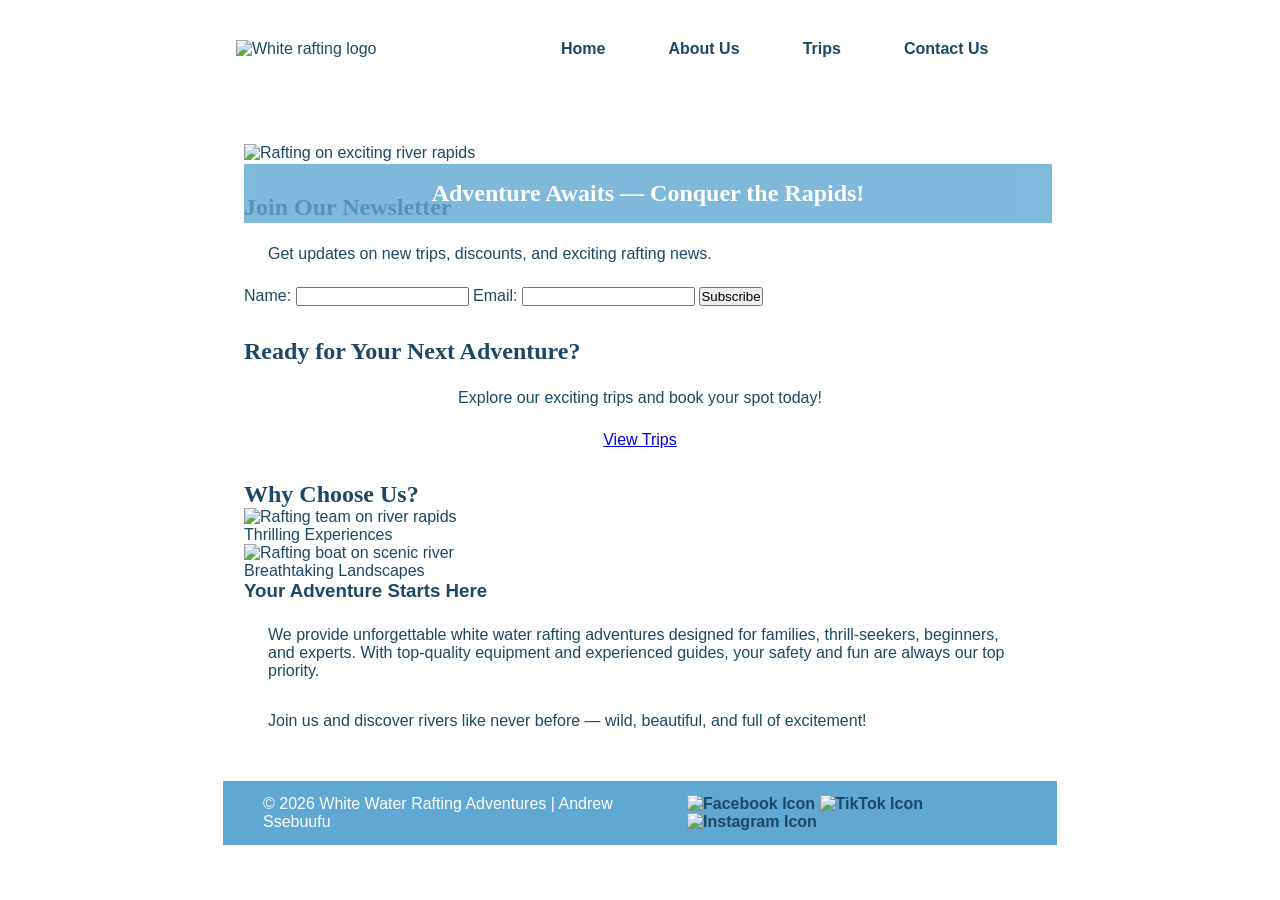
==== wwr/index.html @ 85b7a4d6 "EDIT" ====
<!DOCTYPE html>
<html lang="en-US">

<head>
    <meta charset="UTF-8">
    <meta name="viewport" content="width=device-width, initial-scale=1.0">
    <meta name="description"
        content="Experience thrilling white water rafting adventures. Explore our trips, sign up for updates, and start your next outdoor challenge!">
    <meta name="author" content="Andrew Ssebuufu">
    <title>Home | White Water Rafting Adventures</title>
    <link rel="stylesheet" href="styles/rafting.css">
</head>

<body>

    <!-- Header -->
    <header>
        <img src="images/logo.png" alt="White rafting logo" class="logo">
        <nav>
            <ul>
                <li><a href="index.html" class="active">Home</a></li>
                <li><a href="about.html">About Us</a></li>
                <li><a href="trips.html">Trips</a></li>
                <li><a href="contact.html">Contact Us</a></li>
            </ul>
        </nav>
    </header>

    <main>

        <!-- Hero Section -->
        <section class="hero">
            <img src="images/hero.jpg" alt="Rafting on exciting river rapids">
            <h1>Adventure Awaits — Conquer the Rapids!</h1>
        </section>

        <!-- Newsletter Signup -->
        <section>
            <h2>Join Our Newsletter</h2>
            <p>Get updates on new trips, discounts, and exciting rafting news.</p>

            <form class="contact-form">
                <label for="name">Name:</label>
                <input type="text" id="name" name="name" required>

                <label for="email">Email:</label>
                <input type="email" id="email" name="email" required>

                <button type="submit">Subscribe</button>
            </form>
        </section>

        <!-- Call to Action -->
        <section>
            <h2>Ready for Your Next Adventure?</h2>
            <p style="text-align: center;">Explore our exciting trips and book your spot today!</p>
            <div style="text-align: center;">
                <a href="trips.html" class="cta-button">View Trips</a>
            </div>
        </section>

        <!-- Grid Layout Section -->
        <section>
            <h2>Why Choose Us?</h2>

            <div class="grid">
                <figure>
                    <img src="images/white-rapids.jpeg" alt="Rafting team on river rapids">
                    <figcaption>Thrilling Experiences</figcaption>
                </figure>

                <figure>
                    <img src="images/river-quest.jpeg" alt="Rafting boat on scenic river">
                    <figcaption>Breathtaking Landscapes</figcaption>
                </figure>

                <div>
                    <h3>Your Adventure Starts Here</h3>
                    <p>We provide unforgettable white water rafting adventures designed for families, thrill-seekers,
                        beginners, and experts. With top-quality equipment and experienced guides, your safety and fun
                        are always our top priority.</p>
                    <p>Join us and discover rivers like never before — wild, beautiful, and full of excitement!</p>
                </div>
            </div>
        </section>

    </main>

    <!-- Footer -->
    <footer>
        <p>© 2026 White Water Rafting Adventures | Andrew Ssebuufu</p>
        <nav class="socialmedia">
            <a href="https://facebook.com"><img src="images/facebook.svg" alt="Facebook Icon"></a>
            <a href="https://www.tiktok.com"><img src="images/tictok-bw.svg" alt="TikTok Icon"></a>
            <a href="https://instagram.com"><img src="images/instagram.svg" alt="Instagram Icon"></a>
        </nav>
    </footer>

</body>

</html>
---- wwr/styles/rafting.css ----
:root {
  --primary-color: #1b4965;
  --accent1-color: #5fa8d3;
  --heading-font: Georgia, serif;
  --body-font: Arial, sans-serif;
}

/* Reset */
* {
  margin: 0;
  padding: 0;
  box-sizing: border-box;
}

/* Body */
body {
  font-family: var(--body-font);
  color: var(--primary-color);
 
}

/* Layout */
header, main, footer {
  width: 840px;
  margin: 0 auto;
}

/* Header */
header {
  display: grid;
  grid-template-columns: 1fr 2fr;
  justify-content: space-between;
  align-items: center;
  padding: 16px;
  /* border: 1px solid blue; */
}

/* Navigation */
nav ul {
  list-style: none;
  display: flex;
  justify-content: space-around;
}

nav a {
  text-decoration: none;
  color: var(--primary-color);
  font-weight: bold;
}

#history{
    display: grid;
    grid-template-columns: 1fr 1fr 1fr;
}
#history h2{
   grid-column: 1/4;
   display: flex;
    justify-content: center;
}

#adventure{
    display: grid;
    grid-template-columns: repeat(5,1fr);
}

#adventure h2{
    grid-column: 1/6;
    display: flex;
    justify-content: center;
}

/* Headings */
h1, h2 {
  font-family: var(--heading-font);
  color: var(--primary-color);
}

/* Spacing */
nav, p, section, article {
  margin: 16px;
  padding: 8px;
}

/* Hero Section */
.hero {
  position: relative;
  padding-top: 30px;
  /* border: 1px solid red; */
  /* height: 70vh; */
}

.hero img {
  display: block;
  width: 100%;
  height: auto;
}

/* Hero Heading */
.hero h1 {
  position: absolute;
  top: 50px;
  width: 100%;
  text-align: center;
  padding: 16px;
  background-color: var(--accent1-color);
  color: white;
  opacity: 0.8;
}

/* Article Overlay */
.hero article {
  position: absolute;
  top: 140px;
  left: 20px;
  right: 20px;
  background-color: rgba(0,0,0,0.6);
  color: white;
  padding: 10px;
}

/* Article Image */
.hero article img {
  float: right;
  width: 125px;
  margin-left: 10px;
}

/* Footer */
footer {
  border: 3px solid;
  display: flex;
  justify-content: space-between;
  align-items: center;
  padding: 16px;
  height: 70px;
  background-color: var(--accent1-color);
  color: white;
}

/* Social Media */
.socialmedia a {
  text-decoration: none;
}

.socialmedia img {
  width: 50px;
  height: auto;
}

#history img{
    width:400px;
    height: auto;
}

figure img{
    width:120px;
    height: auto;

}
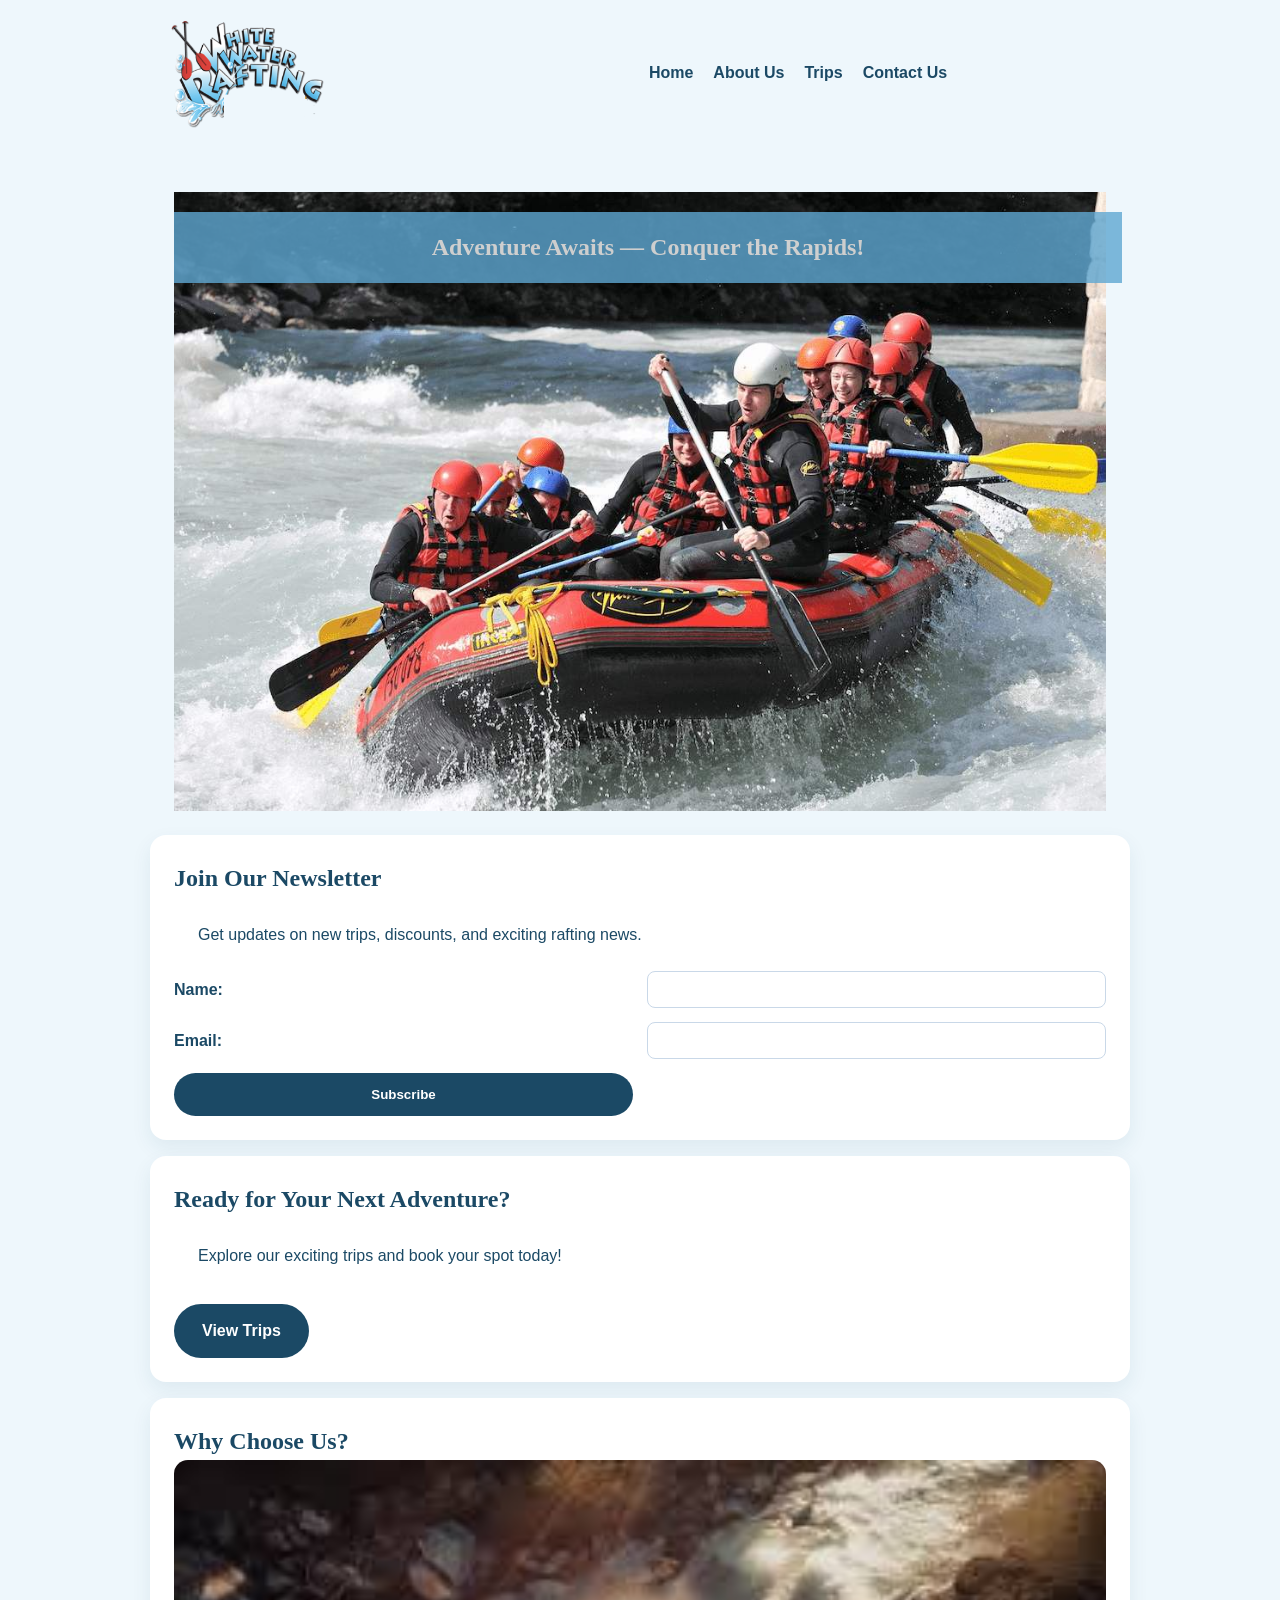
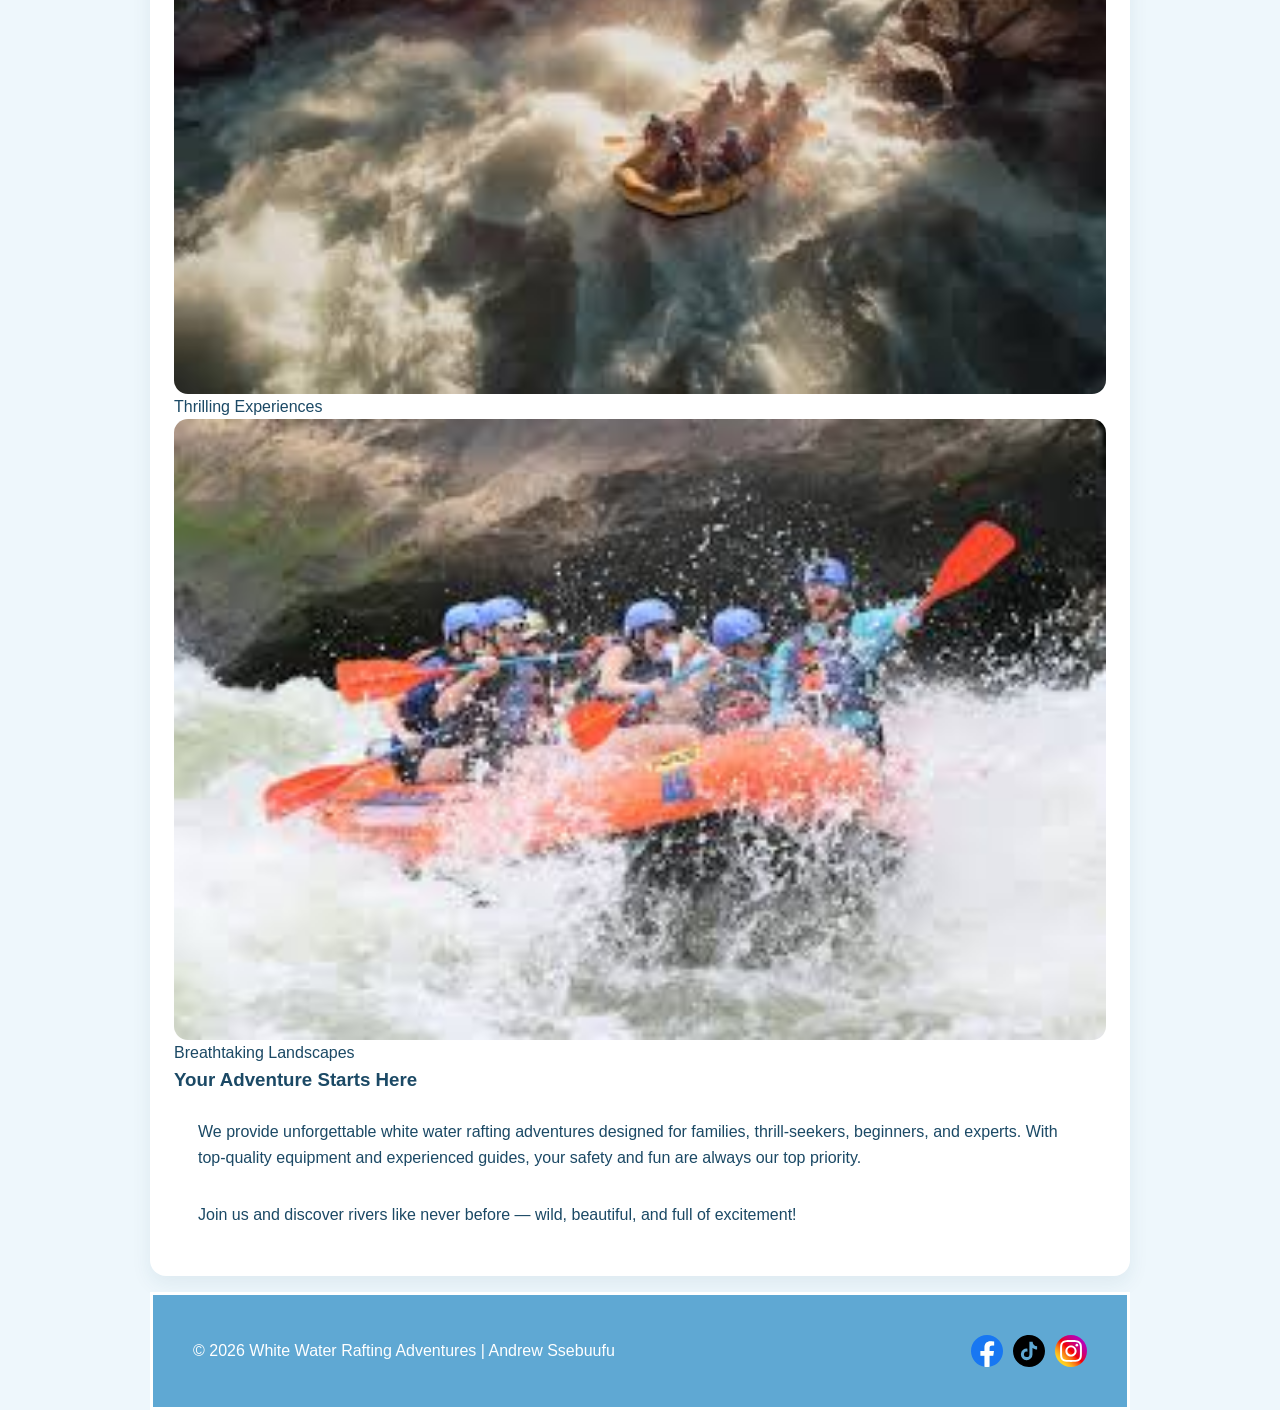
==== commit 09b553b2: "edit" ====
--- a/wwr/index.html
+++ b/wwr/index.html
@@ -16,7 +16,7 @@
     <!-- Header -->
     <header>
         <img src="images/logo.png" alt="White rafting logo" class="logo">
-        <nav>
+        <nav aria-label="Main navigation">
             <ul>
                 <li><a href="index.html" class="active">Home</a></li>
                 <li><a href="about.html">About Us</a></li>
@@ -35,11 +35,11 @@
         </section>
 
         <!-- Newsletter Signup -->
-        <section>
+        <section class="newsletter">
             <h2>Join Our Newsletter</h2>
             <p>Get updates on new trips, discounts, and exciting rafting news.</p>
 
-            <form class="contact-form">
+            <form class="contact-form" action="#" method="post">
                 <label for="name">Name:</label>
                 <input type="text" id="name" name="name" required>
 
@@ -51,16 +51,16 @@
         </section>
 
         <!-- Call to Action -->
-        <section>
+        <section class="cta-section">
             <h2>Ready for Your Next Adventure?</h2>
-            <p style="text-align: center;">Explore our exciting trips and book your spot today!</p>
-            <div style="text-align: center;">
+            <p>Explore our exciting trips and book your spot today!</p>
+            <div>
                 <a href="trips.html" class="cta-button">View Trips</a>
             </div>
         </section>
 
         <!-- Grid Layout Section -->
-        <section>
+        <section class="about-grid" id="why-us">
             <h2>Why Choose Us?</h2>
 
             <div class="grid">
@@ -89,7 +89,7 @@
     <!-- Footer -->
     <footer>
         <p>© 2026 White Water Rafting Adventures | Andrew Ssebuufu</p>
-        <nav class="socialmedia">
+        <nav class="socialmedia" aria-label="Social media links">
             <a href="https://facebook.com"><img src="images/facebook.svg" alt="Facebook Icon"></a>
             <a href="https://www.tiktok.com"><img src="images/tictok-bw.svg" alt="TikTok Icon"></a>
             <a href="https://instagram.com"><img src="images/instagram.svg" alt="Instagram Icon"></a>
--- a/wwr/styles/rafting.css
+++ b/wwr/styles/rafting.css
@@ -16,12 +16,14 @@
 body {
   font-family: var(--body-font);
   color: var(--primary-color);
- 
+  line-height: 1.6;
+  background-color: #eef7fc;
 }
 
 /* Layout */
 header, main, footer {
-  width: 840px;
+  max-width: 980px;
+  width: 90%;
   margin: 0 auto;
 }
 
@@ -39,13 +41,20 @@
 nav ul {
   list-style: none;
   display: flex;
-  justify-content: space-around;
+  justify-content: center;
+  gap: 1.25rem;
+  flex-wrap: wrap;
 }
 
 nav a {
   text-decoration: none;
   color: var(--primary-color);
   font-weight: bold;
+}
+
+.logo {
+  max-width: 160px;
+  height: auto;
 }
 
 #history{
@@ -125,36 +134,124 @@
   margin-left: 10px;
 }
 
-/* Footer */
+/* Form and CTA */
+.newsletter,
+.cta-section,
+.trips-table,
+.about-grid {
+  background-color: white;
+  border-radius: 16px;
+  padding: 24px;
+  box-shadow: 0 8px 20px rgba(27, 73, 101, 0.08);
+  margin: 16px 0;
+}
+
+.contact-form {
+  display: grid;
+  gap: 14px;
+  grid-template-columns: minmax(220px, 1fr) minmax(220px, 1fr);
+  align-items: end;
+}
+
+.contact-form label {
+  display: block;
+  margin-bottom: 6px;
+  font-weight: bold;
+}
+
+.contact-form input {
+  width: 100%;
+  padding: 10px 12px;
+  border: 1px solid #c9d8e8;
+  border-radius: 8px;
+}
+
+.contact-form button,
+.cta-button {
+  background-color: var(--primary-color);
+  color: white;
+  border: none;
+  border-radius: 999px;
+  padding: 14px 28px;
+  font-weight: bold;
+  text-decoration: none;
+  cursor: pointer;
+}
+
+.cta-button {
+  display: inline-block;
+  margin-top: 12px;
+}
+
+.table-scroll {
+  overflow-x: auto;
+}
+
+table {
+  width: 100%;
+  border-collapse: collapse;
+}
+
+th,
+td {
+  padding: 14px 12px;
+  border: 1px solid #c9d8e8;
+  text-align: left;
+}
+
+caption {
+  caption-side: top;
+  margin-bottom: 10px;
+  font-weight: bold;
+}
+
 footer {
   border: 3px solid;
   display: flex;
   justify-content: space-between;
   align-items: center;
   padding: 16px;
-  height: 70px;
+  min-height: 70px;
   background-color: var(--accent1-color);
   color: white;
-}
-
-/* Social Media */
+  flex-wrap: wrap;
+  gap: 12px;
+}
+
+.socialmedia {
+  display: flex;
+  gap: 10px;
+}
+
 .socialmedia a {
-  text-decoration: none;
+  display: inline-flex;
 }
 
 .socialmedia img {
-  width: 50px;
-  height: auto;
-}
-
-#history img{
-    width:400px;
-    height: auto;
-}
-
-figure img{
-    width:120px;
-    height: auto;
-
-}
-
+  width: 32px;
+  height: auto;
+}
+
+figure img {
+  width: 100%;
+  height: auto;
+  display: block;
+  border-radius: 14px;
+}
+
+@media (max-width: 840px) {
+  header, main, footer {
+    width: 100%;
+    padding: 0 12px;
+  }
+
+  .contact-form {
+    grid-template-columns: 1fr;
+  }
+
+  .hero h1 {
+    top: 30px;
+    font-size: 1.8rem;
+  }
+}
+
